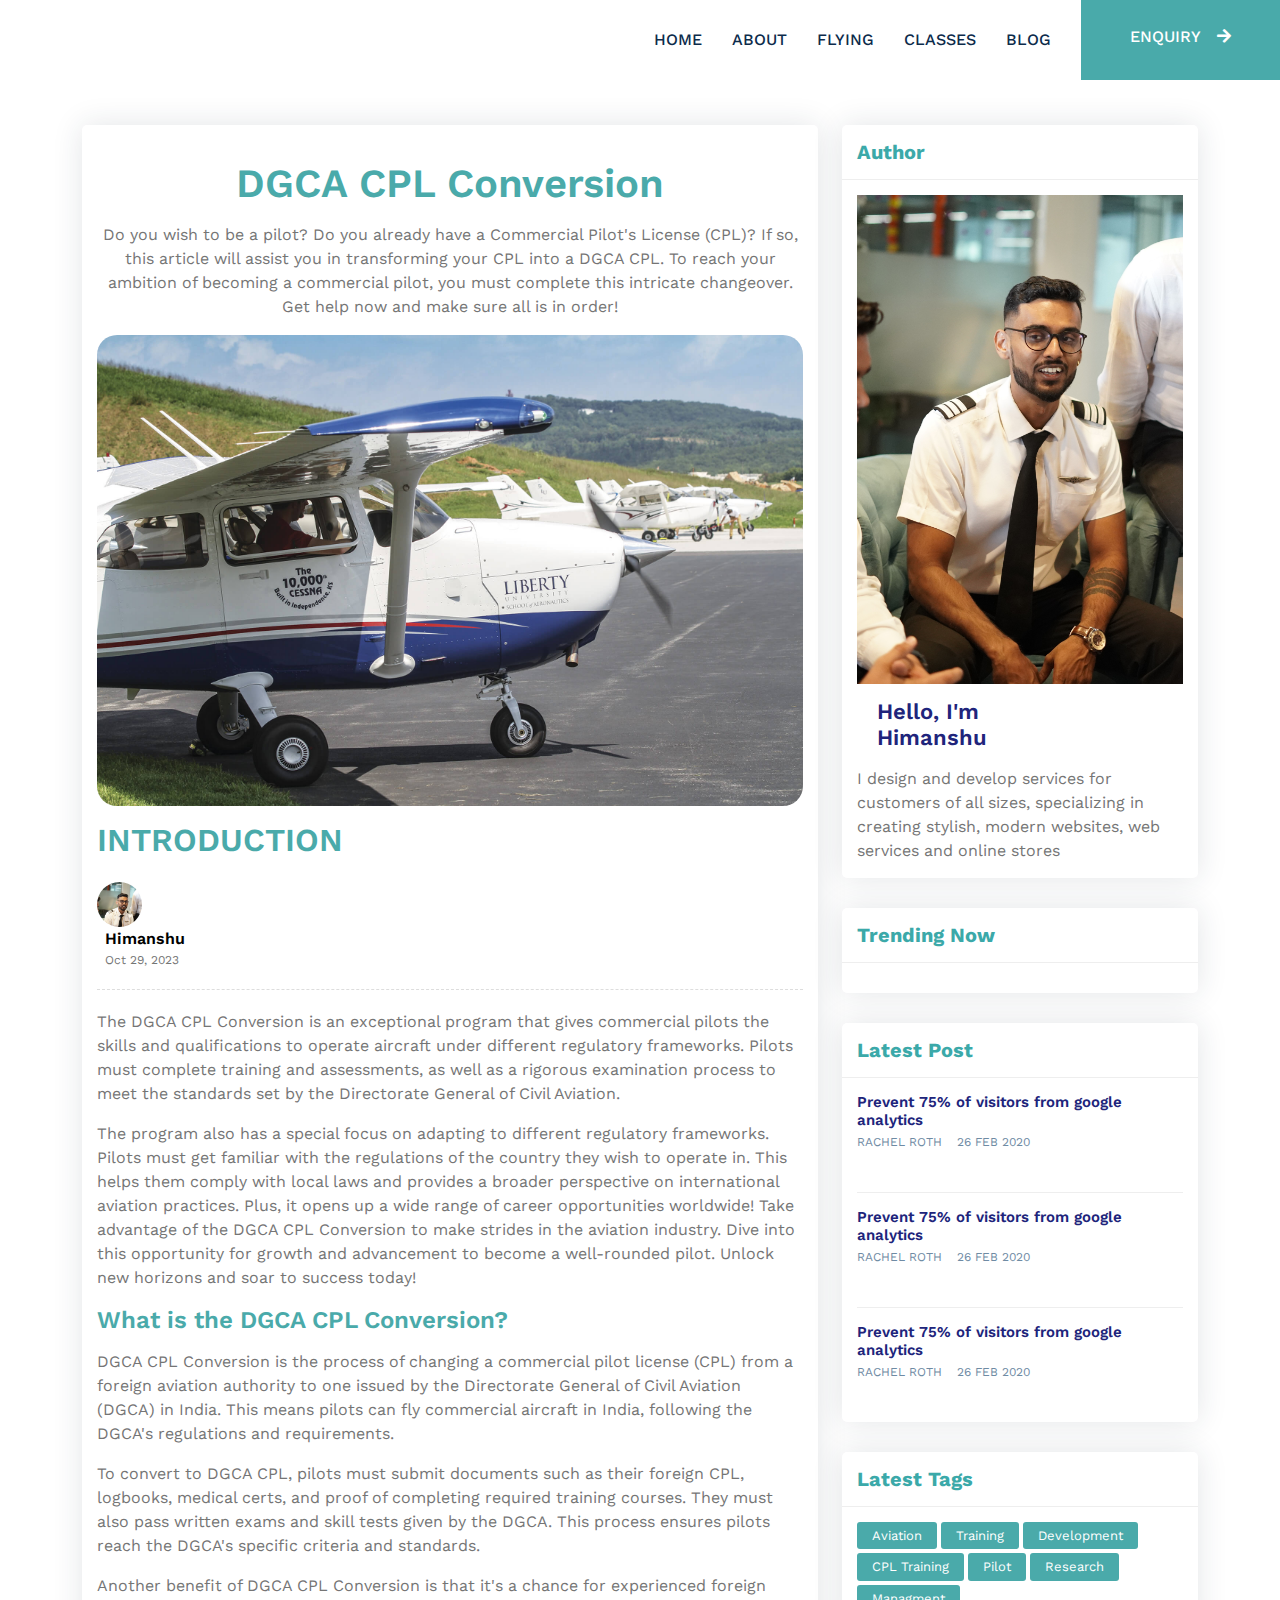
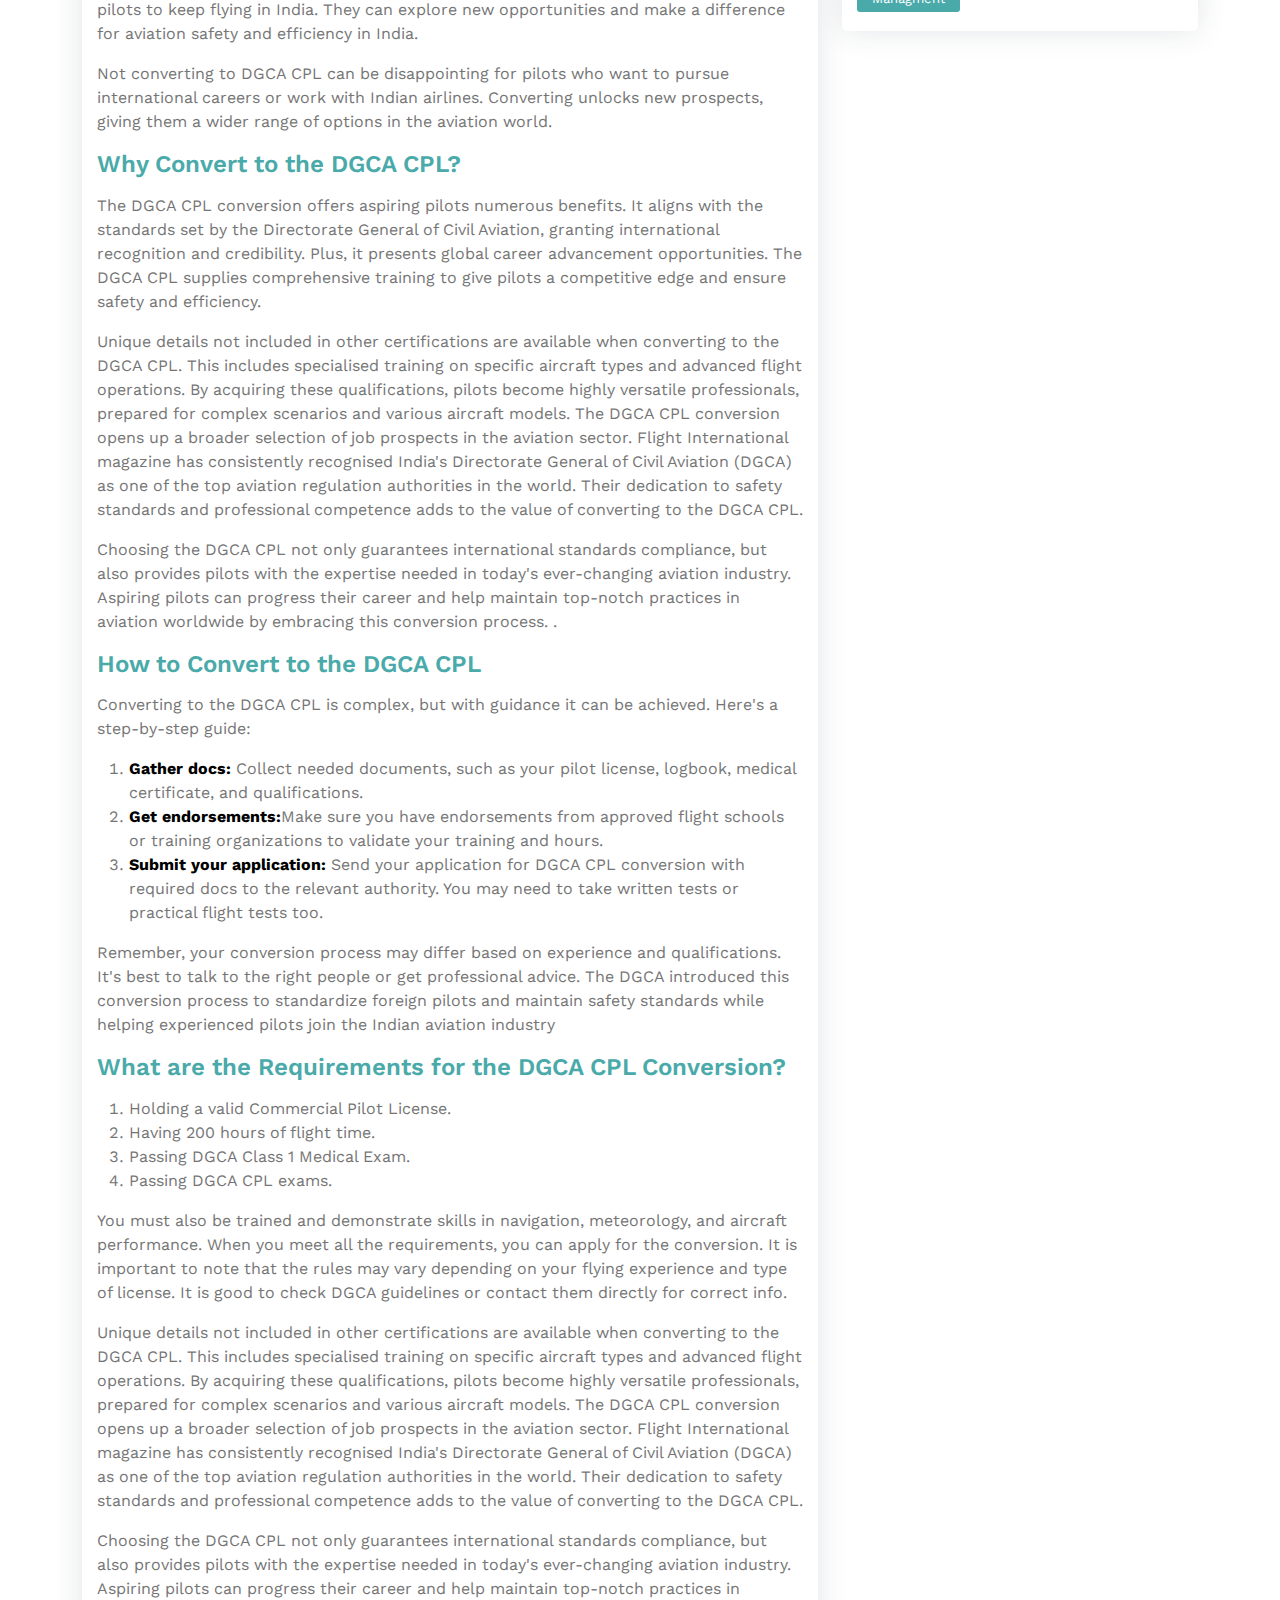
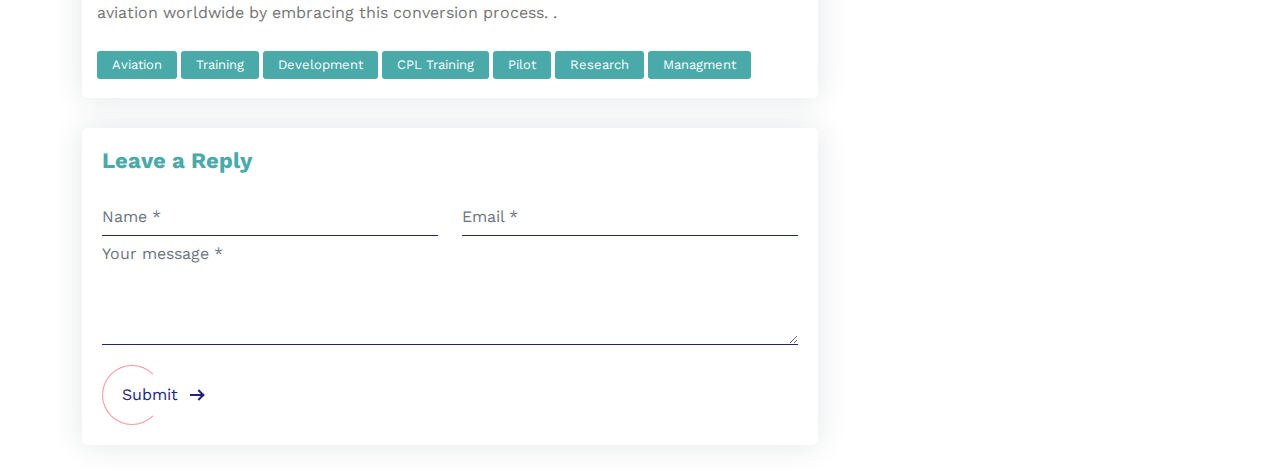
==== blog/blog1.html @ 4a2ad117 "first commit" ====
<!DOCTYPE html>
<html lang="en">
<head>
    <meta charset="UTF-8">
    <meta name="viewport" content="width=device-width, initial-scale=1.0">
    <title>Document</title>
    <link rel="stylesheet" href="../css/individualblog.css">
    
    <link href="../img/favicon.ico" rel="icon" />

    <!-- Google Web Fonts -->
    <link rel="preconnect" href="https://fonts.googleapis.com" />
    <link rel="preconnect" href="https://fonts.gstatic.com" crossorigin />
    <link
      href="https://fonts.googleapis.com/css2?family=Work+Sans:wght@400;500;600;700&display=swap"
      rel="stylesheet"
    />

    <!-- Icon Font Stylesheet -->
    <link
      href="https://cdnjs.cloudflare.com/ajax/libs/font-awesome/5.10.0/css/all.min.css"
      rel="stylesheet"
    />
    <link
      href="https://cdn.jsdelivr.net/npm/bootstrap-icons@1.4.1/font/bootstrap-icons.css"
      rel="stylesheet"
    />

    <!-- Libraries Stylesheet -->
    <link href="../lib/animate/animate.min.css" rel="stylesheet" />
    <link href="../lib/owlcarousel/assets/owl.carousel.min.css" rel="stylesheet" />

    <!-- Customized Bootstrap Stylesheet -->
    <link href="../css/bootstrap.min.css" rel="stylesheet" />

    <!-- Template Stylesheet -->
    <link href="../css/style.css" rel="stylesheet" />
    <link rel="stylesheet" href="../css/course-details.css" />
</head>
<body>
     <!-- Navbar Start -->
     <nav class="navbar navbar-expand-lg bg-white navbar-light sticky-top p-0">
        <a
          href="index.html"
          class="navbar-brand d-flex align-items-center px-4 px-lg-5"
        >
          <img src="/adynamicsarc/img/adynamicsLogo.png" width="180px" height="auto" alt="" />
        </a>
        <button
          type="button"
          class="navbar-toggler me-4 navbar-toggleBtn"
          data-bs-toggle="collapse"
          data-bs-target="#navbarCollapse"
        >
          <span class="navbar-toggler-icon"></span>
        </button>
        <div class="collapse navbar-collapse" id="navbarCollapse">
          <div class="navbar-nav ms-auto p-4 p-lg-0">
            <a href="../index.html" class="nav-item nav-link">Home</a>
            <a href="../testComponents/about-hero.html" class="nav-item nav-link ">About</a>
            <a href="../testComponents/cource-aboutpage.html" class="nav-item nav-link ">Flying</a>
            <a href="../testComponents/clasess.html" class="nav-item nav-link">Classes</a>
            <a href="../blog/homepageblog.html" class="nav-item nav-link">BLOG</a>
          </div>
          <a
            style="background-color: #49aaaa"
            href=""
            class="btn btn-primary py-4 px-lg-5 d-none d-lg-block"
            >ENQUIRY<i class="fa fa-arrow-right ms-3"></i
          ></a>
        </div>
      </nav>
      <!-- Navbar End -->
    <div class="blog-single "  >
        <div class="container" >
            <div class="row align-items-start">
                <div class="col-lg-8 m-15px-tb">
                    <article class="article">
                        <div class="article-content" style="margin-top: 20px; text-align: center;">
                            
                            <h1>DGCA CPL Conversion</h1>
                            <p>Do you wish to be a pilot? Do you already have a Commercial Pilot's License (CPL)? If so, this article will assist you in transforming your CPL into a DGCA CPL. To reach your ambition of becoming a commercial pilot, you must complete this intricate changeover. Get help now and make sure all is in order!</p>
                            
                        </div>
                        <div class="article-img">
                            <img src="../img/plane1.jpg" title="" alt=""style="border-radius: 20px;">
                        </div>
                        <div class="article-title">
                         
                            <h2>INTRODUCTION</h2>
                            <div class="media">
                                <div class="avatar">
                                    <img src="../img/profile2.JPG" title="" alt="">
                                </div>
                                <div class="media-body">
                                    <label>Himanshu</label>
                                    <span>Oct 29, 2023</span>
                                </div>
                            </div>
                        </div>
                        <div class="article-content">
                            <p>The DGCA CPL Conversion is an exceptional program that gives commercial pilots the skills and qualifications to operate aircraft under different regulatory frameworks. Pilots must complete training and assessments, as well as a rigorous examination process to meet the standards set by the Directorate General of Civil Aviation.</p>
                            <p>The program also has a special focus on adapting to different regulatory frameworks. Pilots must get familiar with the regulations of the country they wish to operate in. This helps them comply with local laws and provides a broader perspective on international aviation practices. Plus, it opens up a wide range of career opportunities worldwide!

                                Take advantage of the DGCA CPL Conversion to make strides in the aviation industry. Dive into this opportunity for growth and advancement to become a well-rounded pilot. Unlock new horizons and soar to success today!</p>
                            <h4>What is the DGCA CPL Conversion?</h4>
                            
                            <p>DGCA CPL Conversion is the process of changing a commercial pilot license (CPL) from a foreign aviation authority to one issued by the Directorate General of Civil Aviation (DGCA) in India. This means pilots can fly commercial aircraft in India, following the DGCA's regulations and requirements.</p>
                            
                        <p>To convert to DGCA CPL, pilots must submit documents such as their foreign CPL, logbooks, medical certs, and proof of completing required training courses. They must also pass written exams and skill tests given by the DGCA. This process ensures pilots reach the DGCA's specific criteria and standards.</p>
                        <p>Another benefit of DGCA CPL Conversion is that it's a chance for experienced foreign pilots to keep flying in India. They can explore new opportunities and make a difference for aviation safety and efficiency in India.</p>
                        <p>Not converting to DGCA CPL can be disappointing for pilots who want to pursue international careers or work with Indian airlines. Converting unlocks new prospects, giving them a wider range of options in the aviation world.</p>
                     
                            
                        </div>
                        <div class="article-content">
                            

                               
                            <h4>Why Convert to the DGCA CPL?</h4>
                            
                            <p>The DGCA CPL conversion offers aspiring pilots numerous benefits. It aligns with the standards set by the Directorate General of Civil Aviation, granting international recognition and credibility. Plus, it presents global career advancement opportunities. The DGCA CPL supplies comprehensive training to give pilots a competitive edge and ensure safety and efficiency.</p>
                            
                        <p>Unique details not included in other certifications are available when converting to the DGCA CPL. This includes specialised training on specific aircraft types and advanced flight operations. By acquiring these qualifications, pilots become highly versatile professionals, prepared for complex scenarios and various aircraft models. The DGCA CPL conversion opens up a broader selection of job prospects in the aviation sector.

                            Flight International magazine has consistently recognised India's Directorate General of Civil Aviation (DGCA) as one of the top aviation regulation authorities in the world. Their dedication to safety standards and professional competence adds to the value of converting to the DGCA CPL.</p>
                        <p>Choosing the DGCA CPL not only guarantees international standards compliance, but also provides pilots with the expertise needed in today's ever-changing aviation industry. Aspiring pilots can progress their career and help maintain top-notch practices in aviation worldwide by embracing this conversion process.

                            .</p>
                        
                     
                            
                        </div>
                        <div class="article-content">
                            

                               
                            <h4>
                                How to Convert to the DGCA CPL</h4>
                            
                            <p>Converting to the DGCA CPL is complex, but with guidance it can be achieved. Here's a step-by-step guide:</p>
                            <ol type="1">
                                <li><b style="color: black;">Gather docs:</b> Collect needed documents, such as your pilot license, logbook, medical certificate, and qualifications.</li>
                                <li><b style="color: black;">Get endorsements:</b>Make sure you have endorsements from approved flight schools or training organizations to validate your training and hours.

                                </li>
                                <li><b style="color: black;">Submit your application:</b> Send your application for DGCA CPL conversion with required docs to the relevant authority. You may need to take written tests or practical flight tests too.</li>
                            </ol>
                            
                        <p>Remember, your conversion process may differ based on experience and qualifications. It's best to talk to the right people or get professional advice.

                            The DGCA introduced this conversion process to standardize foreign pilots and maintain safety standards while helping experienced pilots join the Indian aviation industry

                        
                     
                            
                        </div>
                        <div class="article-content">
                            
                                      
                               
                            <h4>What are the Requirements for the DGCA CPL Conversion?
                            </h4>
                            <ol type="1">
                                <li>Holding a valid Commercial Pilot License.</li>
                                <li>Having 200 hours of flight time.</li>
                                <li>Passing DGCA Class 1 Medical Exam.</li>
                                <li>Passing DGCA CPL exams.</li>
                            </ol>
                            <p>You must also be trained and demonstrate skills in navigation, meteorology, and aircraft performance. When you meet all the requirements, you can apply for the conversion.

                                It is important to note that the rules may vary depending on your flying experience and type of license. It is good to check DGCA guidelines or contact them directly for correct info.
                                
                                </p>
                            
                        <p>Unique details not included in other certifications are available when converting to the DGCA CPL. This includes specialised training on specific aircraft types and advanced flight operations. By acquiring these qualifications, pilots become highly versatile professionals, prepared for complex scenarios and various aircraft models. The DGCA CPL conversion opens up a broader selection of job prospects in the aviation sector.

                            Flight International magazine has consistently recognised India's Directorate General of Civil Aviation (DGCA) as one of the top aviation regulation authorities in the world. Their dedication to safety standards and professional competence adds to the value of converting to the DGCA CPL.</p>
                        <p>Choosing the DGCA CPL not only guarantees international standards compliance, but also provides pilots with the expertise needed in today's ever-changing aviation industry. Aspiring pilots can progress their career and help maintain top-notch practices in aviation worldwide by embracing this conversion process.

                            .</p>
                        
                     
                            
                        </div>
                        <div class="nav tag-cloud">
                            <a href="#">Aviation</a>
                            <a href="#">Training</a>
                            <a href="#">Development</a>
                            <a href="#">CPL Training</a>
                            <a href="#">Pilot</a>
                            <a href="#">Research</a>
                            <a href="#">Managment</a>
                        </div>
                    </article>
                    <div class="contact-form article-comment">
                        <h4 style="color: #49aaaa;">Leave a Reply</h4>
                        <form id="contact-form" method="POST">
                            <div class="row">
                                <div class="col-md-6">
                                    <div class="form-group">
                                        <input name="Name" id="name" placeholder="Name *" class="form-control" type="text">
                                    </div>
                                </div>
                                <div class="col-md-6">
                                    <div class="form-group">
                                        <input name="Email" id="email" placeholder="Email *" class="form-control" type="email">
                                    </div>
                                </div>
                                <div class="col-md-12">
                                    <div class="form-group">
                                        <textarea name="message" id="message" placeholder="Your message *" rows="4" class="form-control"></textarea>
                                    </div>
                                </div>
                                <div class="col-md-12">
                                    <div class="send">
                                        <button class="px-btn theme"><span>Submit</span> <i class="arrow"></i></button>
                                    </div>
                                </div>
                            </div>
                        </form>
                    </div>
                </div>
                <div class="col-lg-4 m-15px-tb blog-aside">
                    <!-- Author -->
                    <div class="widget widget-author">
                        <div class="widget-title">
                            <h3>Author</h3>
                        </div>
                        <div class="widget-body">
                            <div class="media align-items-center">
                                <div class="">
                                    <img src="../img/profile2.JPG" title="" alt="">
                                </div>
                                <div class="media-body" style="margin-top: 15px;">
                                    <h6>Hello, I'm<br> Himanshu</h6>
                                </div>
                            </div>
                            <p>I design and develop services for customers of all sizes, specializing in creating stylish, modern websites, web services and online stores</p>
                        </div>
                    </div>
                    <!-- End Author -->
                    <!-- Trending Post -->
                    <div class="widget widget-post">
                        <div class="widget-title">
                            <h3>Trending Now</h3>
                        </div>
                        <div class="widget-body">

                        </div>
                    </div>
                    <!-- End Trending Post -->
                    <!-- Latest Post -->
                    <div class="widget widget-latest-post">
                        <div class="widget-title">
                            <h3>Latest Post</h3>
                        </div>
                        <div class="widget-body">
                            <div class="latest-post-aside media">
                                <div class="lpa-left media-body">
                                    <div class="lpa-title">
                                        <h5><a href="#">Prevent 75% of visitors from google analytics</a></h5>
                                    </div>
                                    <div class="lpa-meta">
                                        <a class="name" href="#">
                                            Rachel Roth
                                        </a>
                                        <a class="date" href="#">
                                            26 FEB 2020
                                        </a>
                                    </div>
                                </div>
                                <div class="lpa-right">
                                    <a href="#">
                                        <img src="https://www.bootdey.com/image/400x200/FFB6C1/000000" title="" alt="">
                                    </a>
                                </div>
                            </div>
                            <div class="latest-post-aside media">
                                <div class="lpa-left media-body">
                                    <div class="lpa-title">
                                        <h5><a href="#">Prevent 75% of visitors from google analytics</a></h5>
                                    </div>
                                    <div class="lpa-meta">
                                        <a class="name" href="#">
                                            Rachel Roth
                                        </a>
                                        <a class="date" href="#">
                                            26 FEB 2020
                                        </a>
                                    </div>
                                </div>
                                <div class="lpa-right">
                                    <a href="#">
                                        <img src="https://www.bootdey.com/image/400x200/FFB6C1/000000" title="" alt="">
                                    </a>
                                </div>
                            </div>
                            <div class="latest-post-aside media">
                                <div class="lpa-left media-body">
                                    <div class="lpa-title">
                                        <h5><a href="#">Prevent 75% of visitors from google analytics</a></h5>
                                    </div>
                                    <div class="lpa-meta">
                                        <a class="name" href="#">
                                            Rachel Roth
                                        </a>
                                        <a class="date" href="#">
                                            26 FEB 2020
                                        </a>
                                    </div>
                                </div>
                                <div class="lpa-right">
                                    <a href="#">
                                        <img src="https://www.bootdey.com/image/400x200/FFB6C1/000000" title="" alt="">
                                    </a>
                                </div>
                            </div>
                        </div>
                    </div>
                    <!-- End Latest Post -->
                    <!-- widget Tags -->
                    <div class="widget widget-tags">
                        <div class="widget-title">
                            <h3>Latest Tags</h3>
                        </div>
                        <div class="widget-body">
                            <div class="nav tag-cloud">
                                <a href="#">Aviation</a>
                                <a href="#">Training</a>
                                <a href="#">Development</a>
                                <a href="#">CPL Training</a>
                                <a href="#">Pilot</a>
                                <a href="#">Research</a>
                                <a href="#">Managment</a>
                            </div>
                        </div>
                    </div>
                    <!-- End widget Tags -->
                </div>
            </div>
        </div>
    </div>
</body>
</html>
---- css/individualblog.css ----
body{margin-top:20px;}
.blog-listing {
    padding-top: 30px;
    padding-bottom: 30px;
}
.gray-bg {
    background-color: #ffffff;
}
/* Blog 
---------------------*/
.blog-grid {
  box-shadow: 0 0 30px rgba(31, 45, 61, 0.125);
  border-radius: 5px;
  overflow: hidden;
  background: #ffffff;
  margin-top: 15px;
  margin-bottom: 15px;
}
.blog-grid .blog-img {
  position: relative;
}
.blog-grid .blog-img .date {
  position: absolute;
  background: #fc5356;
  color: #ffffff;
  padding: 8px 15px;
  left: 10px;
  top: 10px;
  border-radius: 4px;
}
.blog-grid .blog-img .date span {
  font-size: 22px;
  display: block;
  line-height: 22px;
  font-weight: 700;
}
.blog-grid .blog-img .date label {
  font-size: 14px;
  margin: 0;
}
.blog-grid .blog-info {
  padding: 20px;
}
.blog-grid .blog-info h5 {
  font-size: 22px;
  font-weight: 700;
  margin: 0 0 10px;
}
.blog-grid .blog-info h5 a {
  color: #20247b;
}
.blog-grid .blog-info p {
  margin: 0;
}
.blog-grid .blog-info .btn-bar {
  margin-top: 20px;
}


/* Blog Sidebar
-------------------*/
.blog-aside .widget {
  box-shadow: 0 0 30px rgba(31, 45, 61, 0.125);
  border-radius: 5px;
  overflow: hidden;
  background: #ffffff;
  margin-top: 15px;
  margin-bottom: 15px;
  width: 100%;
  display: inline-block;
  vertical-align: top;
}
.blog-aside .widget-body {
  padding: 15px;
}
.blog-aside .widget-title {
  padding: 15px;
  border-bottom: 1px solid #eee;
}
.blog-aside .widget-title h3 {
  font-size: 20px;
  font-weight: 700;
  color: #3ba9a9;
  margin: 0;
}
.blog-aside .widget-author .media {
  margin-bottom: 15px;
}
.blog-aside .widget-author p {
  font-size: 16px;
  margin: 0;
}
.blog-aside .widget-author .avatar {
  width: 70px;
  height: 70px;
  border-radius: 50%;
  overflow: hidden;
}
.blog-aside .widget-author h6 {
  font-weight: 600;
  color: #20247b;
  font-size: 22px;
  margin: 0;
  padding-left: 20px;
}
.blog-aside .post-aside {
  margin-bottom: 15px;
}
.blog-aside .post-aside .post-aside-title h5 {
  margin: 0;
}
.blog-aside .post-aside .post-aside-title a {
  font-size: 18px;
  color: #20247b;
  font-weight: 600;
}
.blog-aside .post-aside .post-aside-meta {
  padding-bottom: 10px;
}
.blog-aside .post-aside .post-aside-meta a {
  color: #6F8BA4;
  font-size: 12px;
  text-transform: uppercase;
  display: inline-block;
  margin-right: 10px;
}
.blog-aside .latest-post-aside + .latest-post-aside {
  border-top: 1px solid #eee;
  padding-top: 15px;
  margin-top: 15px;
}
.blog-aside .latest-post-aside .lpa-right {
  width: 90px;
}
.blog-aside .latest-post-aside .lpa-right img {
  border-radius: 3px;
}
.blog-aside .latest-post-aside .lpa-left {
  padding-right: 15px;
}
.blog-aside .latest-post-aside .lpa-title h5 {
  margin: 0;
  font-size: 15px;
}
.blog-aside .latest-post-aside .lpa-title a {
  color: #20247b;
  font-weight: 600;
}
.blog-aside .latest-post-aside .lpa-meta a {
  color: #6F8BA4;
  font-size: 12px;
  text-transform: uppercase;
  display: inline-block;
  margin-right: 10px;
}

.tag-cloud a {
  padding: 4px 15px;
  font-size: 13px;
  color: #ffffff;
  background: #4aaaaa;
  border-radius: 3px;
  margin-right: 4px;
  margin-bottom: 4px;
}
.tag-cloud a:hover {
  background: #75d5d5;
}

.blog-single {
  padding-top: 30px;
  padding-bottom: 30px;
}

.article {
  box-shadow: 0 0 30px rgba(31, 45, 61, 0.125);
  border-radius: 5px;
  overflow: hidden;
  background: #ffffff;
  padding: 15px;
  margin: 15px 0 30px;
}
.article .article-title {
  padding: 15px 0 20px;
}
.article .article-title h6 {
  font-size: 14px;
  font-weight: 700;
  margin-bottom: 20px;
}
.article .article-title h6 a {
  text-transform: uppercase;
  color: #fc5356;
  border-bottom: 1px solid #fc5356;
}
.article .article-title h2 {
  color: #4aaaaa;
  font-weight: 600;
}
.article .article-title .media {
  padding-top: 15px;
  border-bottom: 1px dashed #ddd;
  padding-bottom: 20px;
}
.article .article-title .media .avatar {
  width: 45px;
  height: 45px;
  border-radius: 50%;
  overflow: hidden;
}
.article .article-title .media .media-body {
  padding-left: 8px;
}
.article .article-title .media .media-body label {
  font-weight: 600;
  color: black;
  margin: 0;
}
.article .article-title .media .media-body span {
  display: block;
  font-size: 12px;
}
.article .article-content h1,
.article .article-content h2,
.article .article-content h3,
.article .article-content h4,
.article .article-content h5,
.article .article-content h6 {
  color: #4aaaaa;
  font-weight: 600;
  margin-bottom: 15px;
}
.article .article-content blockquote {
  max-width: 600px;
  padding: 15px 0 30px 0;
  margin: 0;
}
.article .article-content blockquote p {
  font-size: 20px;
  font-weight: 500;
  color: #fc5356;
  margin: 0;
}
.article .article-content blockquote .blockquote-footer {
  color: #20247b;
  font-size: 16px;
}
.article .article-content blockquote .blockquote-footer cite {
  font-weight: 600;
}
.article .tag-cloud {
  padding-top: 10px;
}

.article-comment {
  box-shadow: 0 0 30px rgba(31, 45, 61, 0.125);
  border-radius: 5px;
  overflow: hidden;
  background: #ffffff;
  padding: 20px;
}
.article-comment h4 {
  color: #20247b;
  font-weight: 700;
  margin-bottom: 25px;
  font-size: 22px;
}
img {
    max-width: 100%;
}
img {
    vertical-align: middle;
    border-style: none;
}

/* Contact Us
---------------------*/
.contact-name {
  margin-bottom: 30px;
}
.contact-name h5 {
  font-size: 22px;
  color: #4aaaaa;
  margin-bottom: 5px;
  font-weight: 600;
}
.contact-name p {
  font-size: 18px;
  margin: 0;
}

.social-share a {
  width: 40px;
  height: 40px;
  line-height: 40px;
  border-radius: 50%;
  color: #ffffff;
  text-align: center;
  margin-right: 10px;
}
.social-share .dribbble {
  box-shadow: 0 8px 30px -4px rgba(234, 76, 137, 0.5);
  background-color: #ea4c89;
}
.social-share .behance {
  box-shadow: 0 8px 30px -4px rgba(0, 103, 255, 0.5);
  background-color: #0067ff;
}
.social-share .linkedin {
  box-shadow: 0 8px 30px -4px rgba(1, 119, 172, 0.5);
  background-color: #0177ac;
}

.contact-form .form-control {
  border: none;
  border-bottom: 1px solid #20247b;
  background: transparent;
  border-radius: 0;
  padding-left: 0;
  box-shadow: none !important;
}
.contact-form .form-control:focus {
  border-bottom: 1px solid #fc5356;
}
.contact-form .form-control.invalid {
  border-bottom: 1px solid #ff0000;
}
.contact-form .send {
  margin-top: 20px;
}
@media (max-width: 767px) {
  .contact-form .send {
    margin-bottom: 20px;
  }
}

.section-title h2 {
    font-weight: 700;
    color: #20247b;
    font-size: 45px;
    margin: 0 0 15px;
    border-left: 5px solid #fc5356;
    padding-left: 15px;
}
.section-title {
    padding-bottom: 45px;
}
.contact-form .send {
    margin-top: 20px;
}
.px-btn {
    padding: 0 50px 0 20px;
    line-height: 60px;
    position: relative;
    display: inline-block;
    color: #20247b;
    background: none;
    border: none;
}
.px-btn:before {
    content: "";
    position: absolute;
    top: 0;
    left: 0;
    display: block;
    border-radius: 30px;
    background: transparent;
    border: 1px solid rgba(252, 83, 86, 0.6);
    border-right: 1px solid transparent;
    -moz-transition: ease all 0.35s;
    -o-transition: ease all 0.35s;
    -webkit-transition: ease all 0.35s;
    transition: ease all 0.35s;
    width: 60px;
    height: 60px;
}
.px-btn .arrow {
    width: 13px;
    height: 2px;
    background: currentColor;
    display: inline-block;
    position: absolute;
    top: 0;
    bottom: 0;
    margin: auto;
    right: 25px;
}
.px-btn .arrow:after {
    width: 8px;
    height: 8px;
    border-right: 2px solid currentColor;
    border-top: 2px solid currentColor;
    content: "";
    position: absolute;
    top: -3px;
    right: 0;
    display: inline-block;
    -moz-transform: rotate(45deg);
    -o-transform: rotate(45deg);
    -ms-transform: rotate(45deg);
    -webkit-transform: rotate(45deg);
    transform: rotate(45deg);
}
---- css/style.css ----
/********** Template CSS **********/
:root {
  --primary: #49aaaa;
  --secondary: #757575;
  --light: #f3f6f8;
  --dark: #0c2b4b;
}

.py-6 {
  padding-top: 6rem;
  padding-bottom: 6rem;
}

.my-6 {
  margin-top: 6rem;
  margin-bottom: 6rem;
}

.back-to-top {
  position: fixed;
  display: none;
  right: 30px;
  bottom: 30px;
  z-index: 99;
  border-radius: 50%;
}

/*** Spinner ***/
#spinner {
  opacity: 0;
  visibility: hidden;
  transition: opacity 0.5s ease-out, visibility 0s linear 0.5s;
  z-index: 99999;
}

#spinner.show {
  transition: opacity 0.5s ease-out, visibility 0s linear 0s;
  visibility: visible;
  opacity: 1;
}

/*** Button ***/

.navbar-toggleBtn {
  border: none;
}

.btn {
  font-weight: 500;
  transition: 0.5s;
}

.btn.btn-primary,
.btn.btn-outline-primary:hover {
  color: #ffffff;
}

.btn-square {
  width: 38px;
  height: 38px;
}

.btn-sm-square {
  width: 32px;
  height: 32px;
}

.btn-lg-square {
  width: 48px;
  height: 48px;
}

.btn-square,
.btn-sm-square,
.btn-lg-square {
  padding: 0;
  display: flex;
  align-items: center;
  justify-content: center;
  font-weight: normal;
}

/*** Navbar ***/
.navbar.sticky-top {
  top: -100px;
  transition: 0.5s;
}

.navbar .navbar-brand,
.navbar a.btn {
  height: 80px;
}

.navbar .navbar-nav .nav-link {
  margin-right: 30px;
  padding: 25px 0;
  color: var(--dark);
  font-weight: 500;
  text-transform: uppercase;
  outline: none;
}

.navbar .navbar-nav .nav-link:hover,
.navbar .navbar-nav .nav-link.active {
  color: var(--primary);
}

.navbar .dropdown-toggle::after {
  border: none;
  content: "\f107";
  font-family: "Font Awesome 5 Free";
  font-weight: 900;
  vertical-align: middle;
  margin-left: 8px;
}

@media (max-width: 991.98px) {
  .navbar .navbar-nav .nav-link {
    margin-right: 0;
    padding: 10px 0;
  }

  .navbar .navbar-nav {
    border-top: 1px solid #eeeeee;
  }
}

@media (min-width: 992px) {
  .navbar .nav-item .dropdown-menu {
    display: block;
    border: none;
    margin-top: 0;
    top: 150%;
    opacity: 0;
    visibility: hidden;
    transition: 0.5s;
  }

  .navbar .nav-item:hover .dropdown-menu {
    top: 100%;
    visibility: visible;
    transition: 0.5s;
    opacity: 1;
  }
}

.arc-shadow {
  /* box-shadow: rgba(14, 30, 37, 0.11) 0px 2px 4px 0px,
    rgba(14, 30, 37, 0.22) 0px 2px 16px 0px; */

  box-shadow: rgba(60, 64, 67, 0.3) 0px 1px 2px 0px,
    rgba(60, 64, 67, 0.15) 0px 1px 3px 1px;
}

.border-r8 {
  border-radius: 8px;
}

.border-r10 {
  border-radius: 10px;
}

/*** Facts ***/

@media (min-width: 991.98px) {
  .facts {
    position: relative;
    margin-top: -45px;
    z-index: 1;
  }
}

/* Features */

.features-side-imgSection {
  display: flex;
  align-items: center;
  justify-content: start;
}

.features-side-img {
  width: 70%;
  height: auto;
  border-radius: 10px;
  display: block;
  margin-left: 3rem;
}

/*** Courses ***/

.courses-item {
  border-radius: 8px;
  background-color: rgba(240, 240, 240, 0.396);
}

.courses-item .courses-overlay {
  position: absolute;
  width: 100%;
  height: 0;
  top: 0;
  left: 0;
  display: flex;
  align-items: center;
  justify-content: center;
  /* background: rgba(0, 0, 0, 0.5); */
  background: rgba(255, 255, 255, 0.655);
  overflow: hidden;
  opacity: 0;
  transition: 0.5s;
}

.courses-item a {
  border-radius: 6px;
}

.courses-btn-bg {
  background-color: #49aaaa;
  color: white;
}

.courses-item:hover .courses-overlay {
  height: 100%;
  opacity: 1;
}

/* demo-class section */

.imSection-bg {
  background-color: #f0f2f4c3;
}

.demo-class-card {
  display: flex;
  align-items: center;
  background-color: white;
  border-radius: 15px;
}

.demo-class-textarea {
  min-width: 60%;
  width: 100%;
  flex: 0 0 1;
}

.demo-class-joinBtn {
  background-color: var(--primary);
  border: none;
  color: white;
  font-weight: 500;
}

.demo-class-joinBtn:hover {
  background-color: #75d5d5;
  color: white;
}

.demo-class-imgarea {
  flex: 0 0 1;
  min-width: 40%;
  width: 100%;
  align-items: center;
  justify-content: center;
}

.demo-class-videoImg {
  width: 87%;
  height: auto;
  border-radius: 15px;
}

.demo-class-imgWrapper {
  position: relative;
}

.demo-class-imgWrapper a {
  position: absolute;
  top: 50%;
  left: 50%;
  transform: translate(-50%, -50%);
}

@media (min-width: 1200px) {
  .demo-class-imgWrapper a {
    left: 45%;
  }
}

/*** Team ***/
.team-items {
  margin: -0.75rem;
}

.team-item {
  padding: 0.75rem;
}

.team-item-img {
  border-radius: 30px;
  border: 2px solid rgb(240, 240, 240);
}

.team-item:hover::after {
  height: 100%;
  box-shadow: rgba(50, 50, 93, 0.25) 0px 2px 5px -1px,
    rgba(0, 0, 0, 0.3) 0px 1px 3px -1px;
  border-radius: 10px;
}

.team-mate-img-border {
  scrollbar-width: grey;
}

.team-item .team-social,
.team-item-carousel .team-social {
  position: absolute;
  width: 100%;
  height: 0;
  top: 0;
  left: 0;
  display: flex;
  align-items: center;
  justify-content: center;
  background: rgba(255, 255, 255, 0.749);
  overflow: hidden;
  opacity: 0;
  transition: 0.5s;
  border-radius: 30%;
}

.team-item:hover .team-social,
.team-item-carousel:hover .team-social {
  height: 100%;
  opacity: 1;
}

/*** Testimonial ***/

.testimonia-bg {
  background-color: #f0f2f4c3;
  border-radius: 20px;
}

.testimonial-carousel .owl-dots {
  height: 40px;
  margin-top: 25px;
  display: flex;
  align-items: center;
  justify-content: center;
}

.testimonial-carousel .owl-dot {
  position: relative;
  display: inline-block;
  margin: 0 5px;
  width: 20px;
  height: 20px;
  border-radius: 50%;
  background: transparent;
  border: 2px solid #49aaaa97;
  transition: 0.5s;
}

.testimonial-carousel .owl-dot.active {
  width: 25px;
  height: 25px;
  background: #49aaaa97;
}

.testimonial-carousel .owl-item img {
  width: 150px;
  height: 150px;
}

/*** Footer ***/
.footer .btn.btn-link {
  display: block;
  margin-bottom: 5px;
  padding: 0;
  text-align: left;
  color: var(--light);
  font-weight: normal;
  text-transform: capitalize;
  transition: 0.3s;
}

.footer .btn.btn-link::before {
  position: relative;
  content: "\f105";
  font-family: "Font Awesome 5 Free";
  font-weight: 900;
  color: var(--light);
  margin-right: 10px;
}

.footer .btn.btn-link:hover {
  color: var(--primary);
  letter-spacing: 1px;
  box-shadow: none;
}

.copyright {
  background: #092139;
}

.copyright a {
  color: var(--primary);
}

.copyright a:hover {
  color: var(--light);
}

.medium-icon {
  font-size: 40px !important;
  margin-bottom: 15px !important;
}
---- css/course-details.css ----
.hero-btn-course-details {
  background-color: #49aaaa;
  color: rgba(255, 255, 255, 0.851);
  font-weight: 800;
  border: none;
}
.hero-btn-course-details:hover {
  background-color: #75d5d5;
  color: white;
}

.course-feature-head {
  color: #255252;
}

.course-feature-value {
  font-weight: 500;
}

.course-feature-wrapper {
  background-color: #f0f2f4db;
}

.imPart-bg {
  background-color: #f0f2f4db;
}

@media (min-width: 1400px) {
  .course-feature-wrapper {
    margin: 0 2rem;
  }
}
 /* about us css */

 .about-class-Img {
  width: 100%;
  height: auto;
  border-radius: 15px;
}
.about-class-imgarea {
  flex: 0 0 1;
  min-width: 40%;
  width: 110%;
  align-items: center;
  justify-content: center;
}

@media (max-width: 900px) {
  .about-class-imgarea {
    width: 120%;
  }
}


/* counter css  */
.counter-section i { display:block; margin:0 0 10px}
.counter-section span.counter { font-size:40px; color:#000; line-height:60px; display:block;  letter-spacing: 2px}
.counter-title{ font-size:12px; letter-spacing:2px; text-transform: uppercase;}
.counter-icon {top:25px; position:relative}
.counter-style2 .counter-title {letter-spacing: 0.55px; float: left;}
.counter-style2 span.counter {letter-spacing: 0.55px; float: left; margin-right: 10px;}
.counter-style2 i {float: right; line-height: 26px; margin: 0 10px 0 0}
.counter-subheadline span {float: right;}  

.medium-icon {
    font-size: 40px !important;
    margin-bottom: 15px !important;
} 
.che  :hover{
  color: white;
}
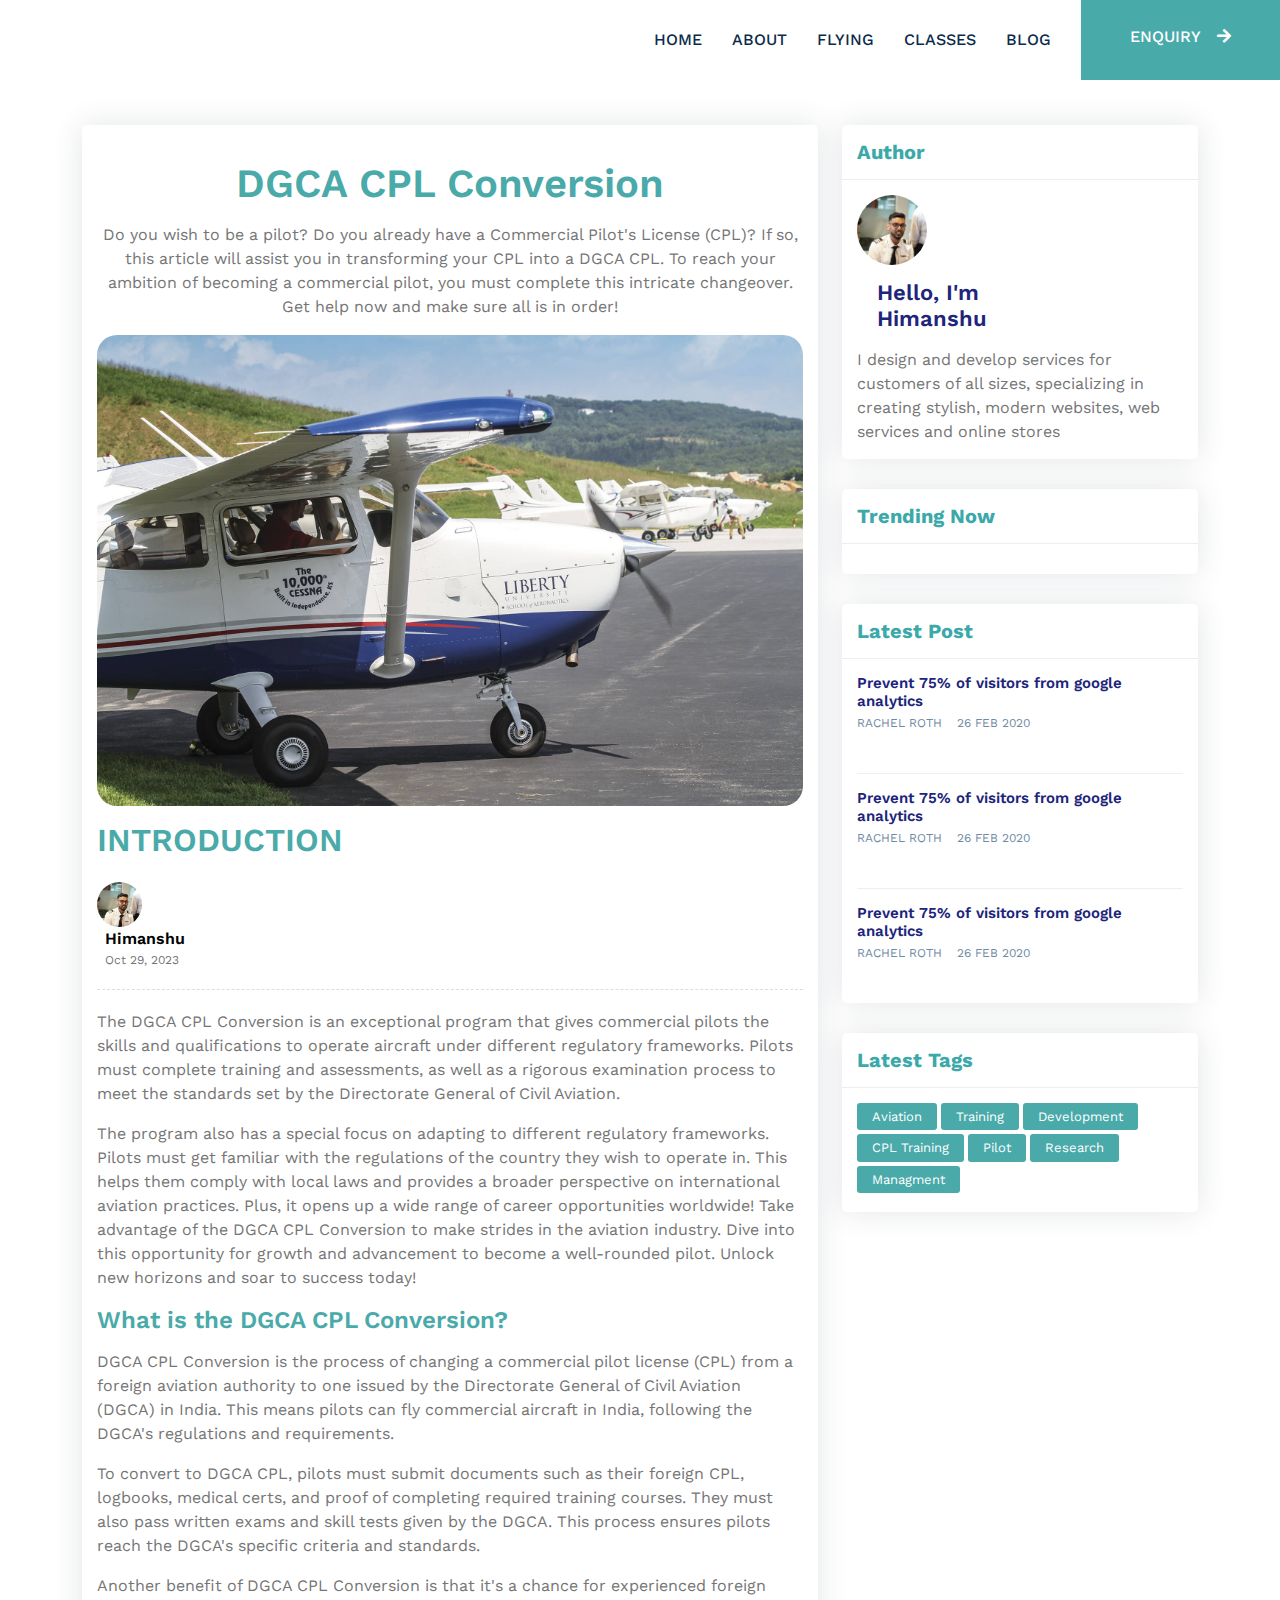
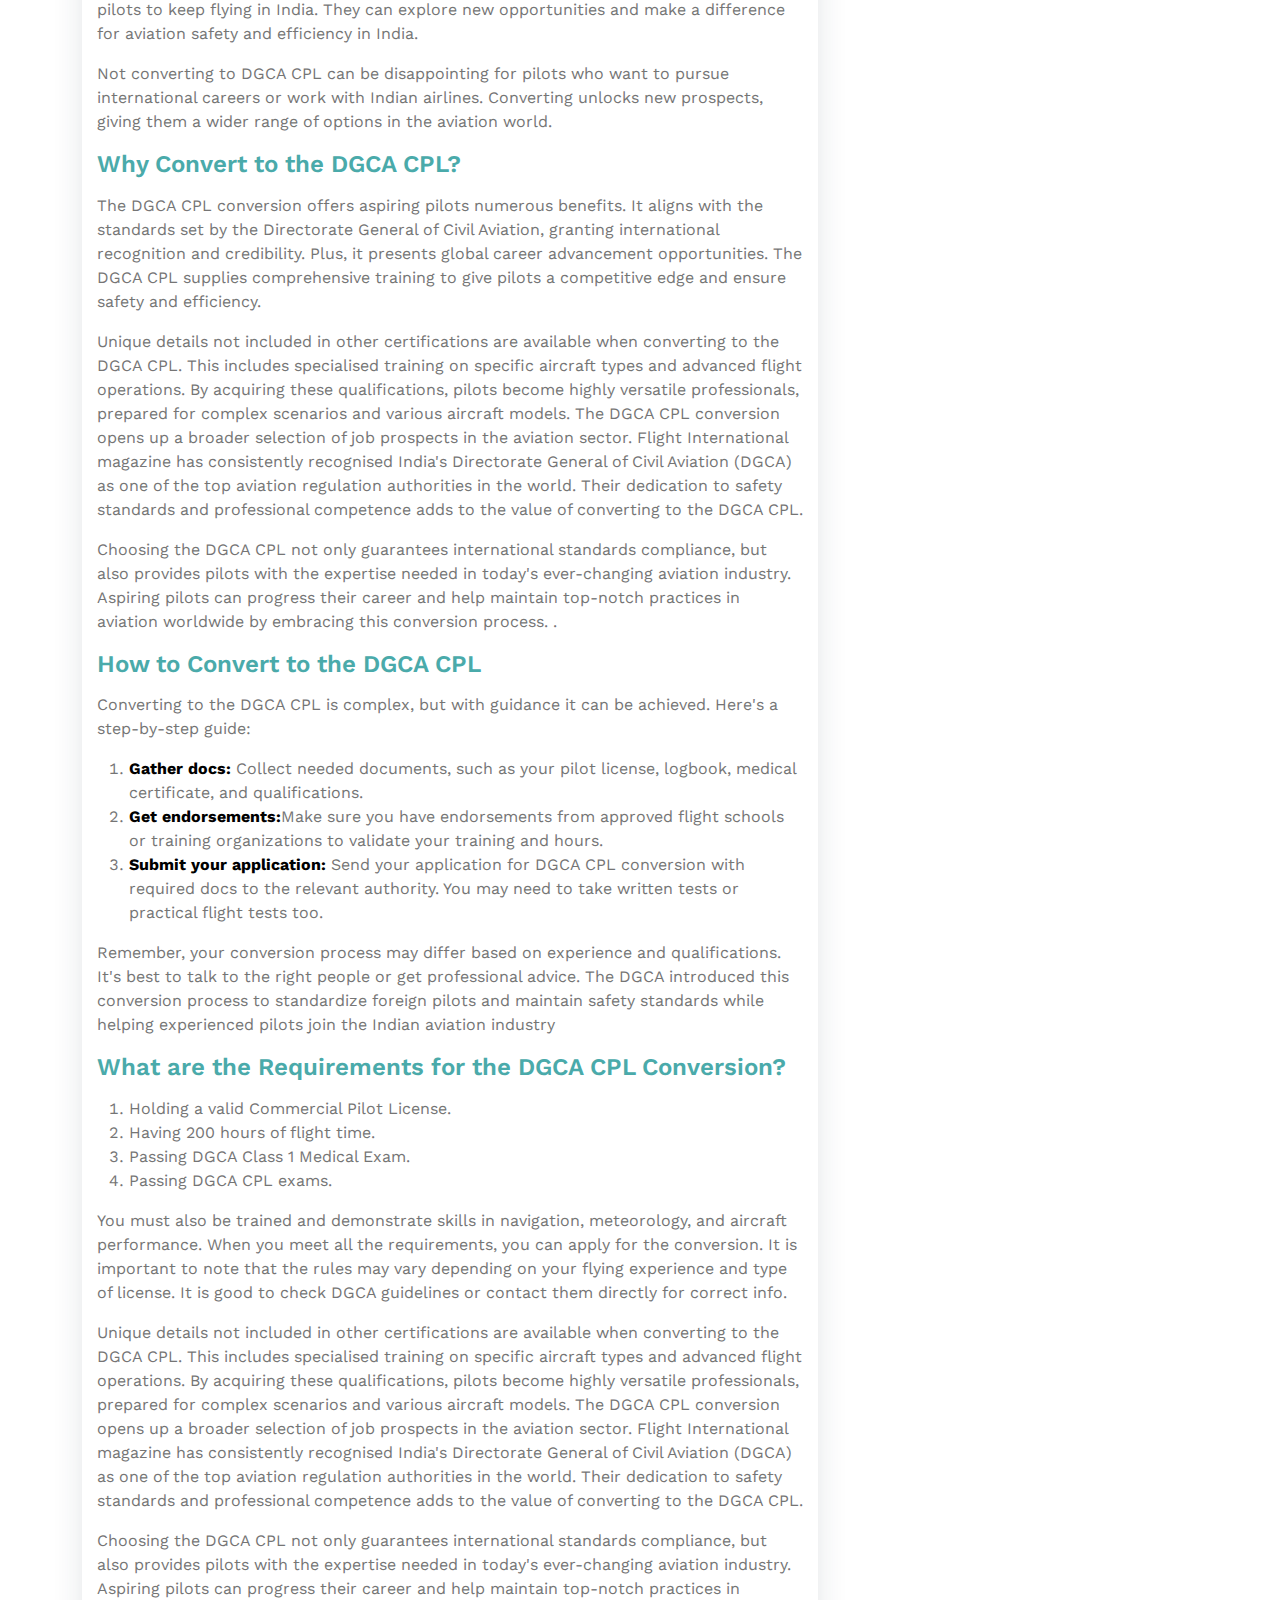
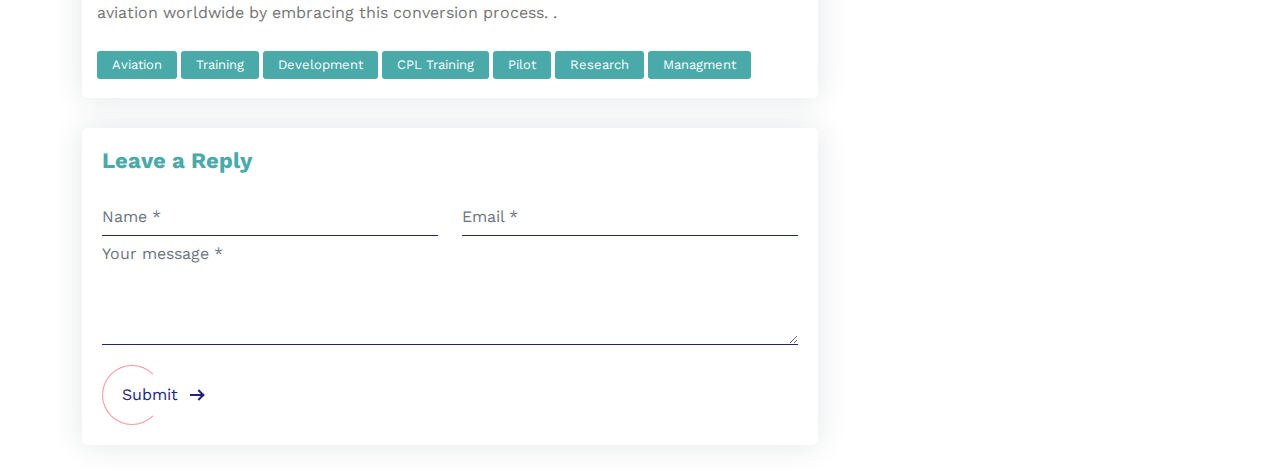
==== commit 399556bc: "second commit" ====
--- a/blog/blog1.html
+++ b/blog/blog1.html
@@ -229,7 +229,7 @@
                         </div>
                         <div class="widget-body">
                             <div class="media align-items-center">
-                                <div class="">
+                                <div class="avatar">
                                     <img src="../img/profile2.JPG" title="" alt="">
                                 </div>
                                 <div class="media-body" style="margin-top: 15px;">
